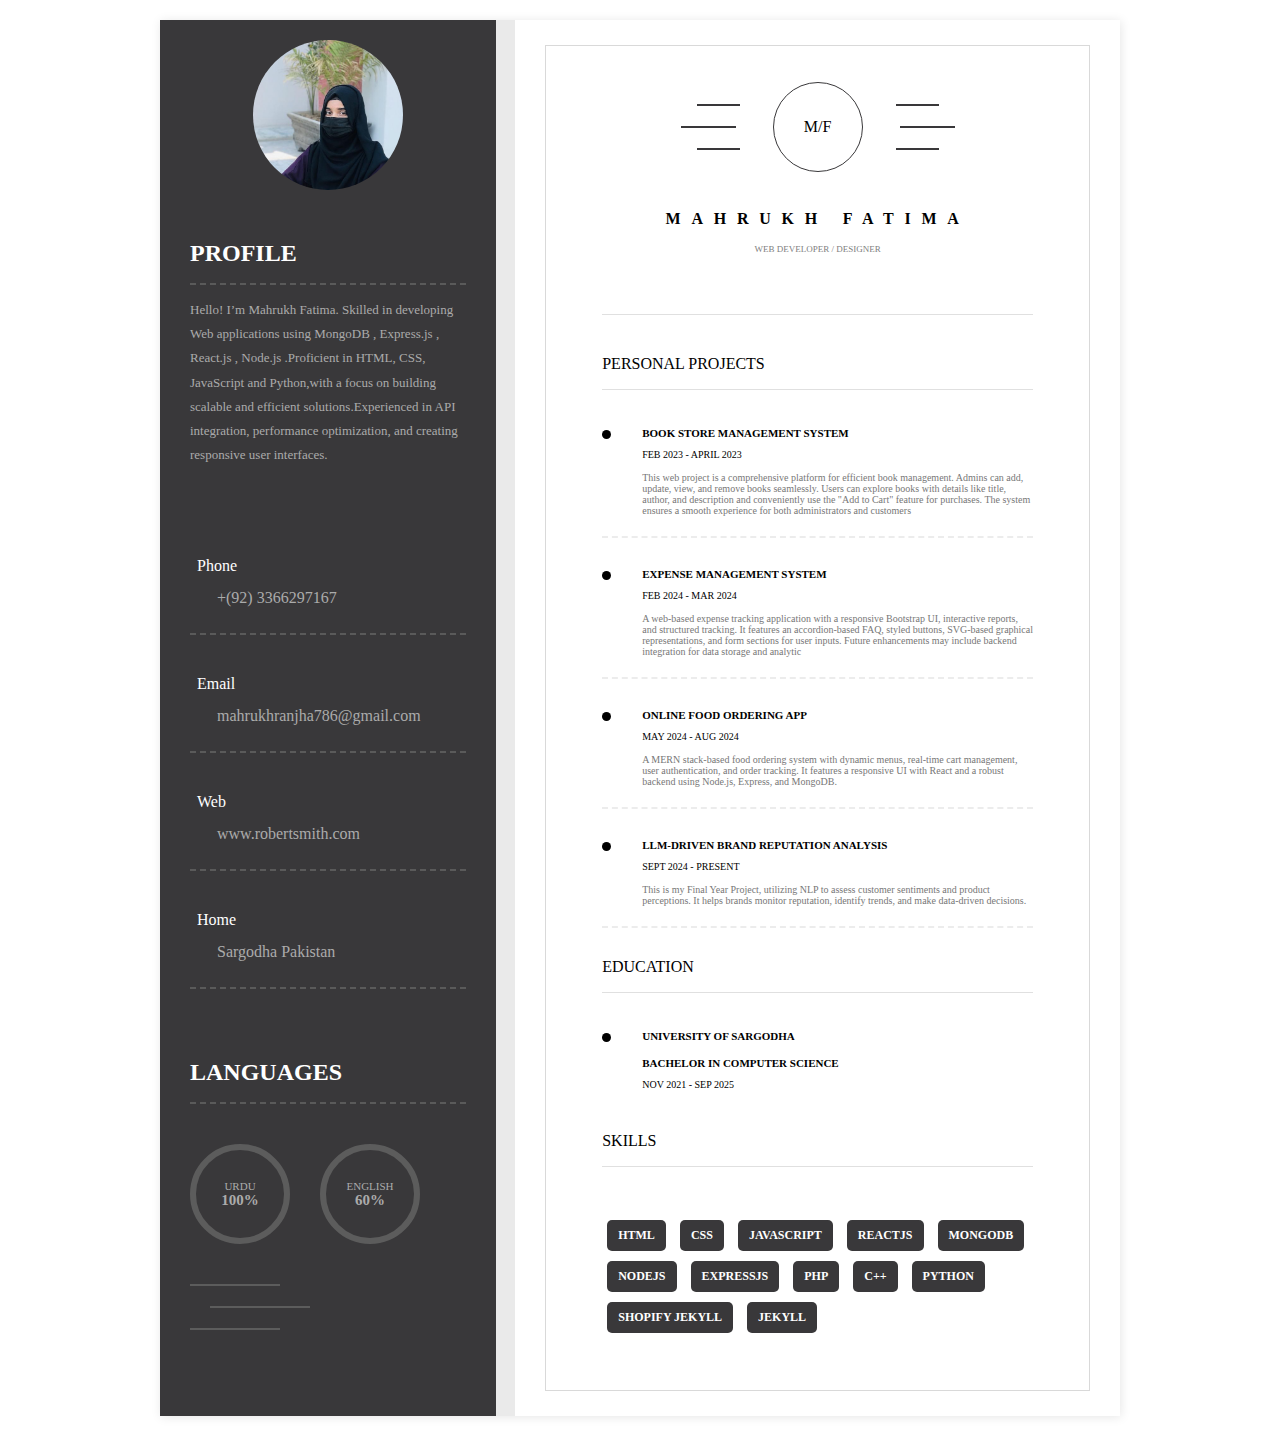
==== index.html @ 0a59eb48 "Updated project" ====
<!DOCTYPE html>
<html lang="en">
<head>
    <meta charset="UTF-8">
    <meta name="viewport" content="width=device-width, initial-scale=1.0">
    <link rel="stylesheet" href="index.css">
    <title>Document</title>
</head>
<body>
    <div class="container">
  <div class="profile">
    <div class="profile-photo"></div>
    <div class="profile-info">
      <h2 class="heading heading-light">
      Profile
    </h2>
    <p class="profile-text">
      Hello! I’m Mahrukh Fatima. Skilled in developing Web applications using MongoDB , Express.js , React.js , Node.js .Proficient in HTML, CSS, JavaScript and Python,with a focus on building scalable and efficient solutions.Experienced in API integration, performance optimization, and creating responsive user interfaces.
    </p>
      <div class="contacts">
        <div class="contacts-item">
           <h3 class="contacts-title">
             <i class="fas fa-phone-volume"></i>
             Phone
          </h3>
          <a href="#" class="contacts-text">+(92) 3366297167</a>
        </div>
        <div class="contacts-item">
          <h3 class="contacts-title">
             <i class="fas fa-envelope"></i>
             Email
          </h3>
          <a href="mailto:Robertsmith@gamil.com" class="contacts-text">mahrukhranjha786@gmail.com</a>
        </div>
        <div class="contacts-item">
          <h3 class="contacts-title">
             <i class="fas fa-globe-americas"></i>
             Web
          </h3>
          <a href="http://www.robertsmith.com" class="contacts-text">www.robertsmith.com</a>
        </div>
        <div class="contacts-item">
          <h3 class="contacts-title">
             <i class="fas fa-map-marker-alt"></i>
             Home
          </h3>
          <div class="contacts-text">
            Sargodha Pakistan
          </div>
        </div>
      </div>
      <h2 class="heading heading-light">Languages</h2>
      <div class="languages">
        <div class="language">
          <span class="language-text">Urdu</span>
          <strong class="languages-per">100%</strong>
        </div>
        <div class="language">
          <span class="language-text">English</span>
          <strong class="languages-per">60%</strong>
        </div>
        
        <div class="lines">
          <span class="line"></span>
          <span class="line"></span>
          <span class="line"></span>
        </div>
      </div>
    </div>
  </div>
  <div class="resume">
    <div class="resume-wrap">
      <div class="logo">
        <div class="logo-lines logo-lines_left">
          <span class="logo-line"></span>
          <span class="logo-line"></span>
          <span class="logo-line"></span>
        </div>
        <div class="logo-img">
          M/F
        </div>
        <div class="logo-lines logo-lines_right">
          <span class="logo-line"></span>
          <span class="logo-line"></span>
          <span class="logo-line"></span>
        </div>
      </div>
      <div class="about">
        <h1 class="name">Mahrukh Fatima</h1>
        <span class="position">Web Developer / Designer</span>
        </div>
      <div class="experience">
        <h2 class="heading heading_dark">
            Personal Projects
        </h2>
        <ul class="list">
          <li class="list-item">
            <h4 class="list-item__title">Book Store Management System</h4>
            <span class="list-item__date">Feb 2023 - April 2023</span>
            <p class="list-item__text">This web project is a comprehensive platform for efficient book management. Admins can add, update, view, and remove books seamlessly. Users can explore books with details like title, author, and description and conveniently use the "Add to Cart" feature for purchases. The system ensures a smooth experience for both administrators and customers</p>
          </li>
          <li class="list-item">
            <h4 class="list-item__title">Expense Management System</h4>
            <span class="list-item__date">Feb 2024 - Mar 2024</span>
            <p class="list-item__text">A web-based expense tracking application with a responsive Bootstrap UI, interactive reports, and structured tracking. It features an accordion-based FAQ, styled buttons, SVG-based graphical representations, and form sections for user inputs. Future enhancements may include backend integration for data storage and analytic</p>
          </li>
          <li class="list-item">
            <h4 class="list-item__title">Online Food Ordering App</h4>
            <span class="list-item__date">May 2024 - Aug 2024</span>
            <p class="list-item__text">A MERN stack-based food ordering system with dynamic menus, real-time cart management, user authentication, and order tracking. It features a responsive UI with React and a robust backend using Node.js, Express, and MongoDB.</p>
          </li>
          <li class="list-item">
            <h4 class="list-item__title">LLM-driven Brand Reputation Analysis</h4>
            <span class="list-item__date">Sept 2024 - Present</span>
            <p class="list-item__text">This is my Final Year Project, utilizing NLP to assess customer sentiments and product perceptions. It helps brands monitor reputation, identify trends, and make data-driven decisions.</p>
          </li>
        </ul>
      </div>
      <div class="education">
        <h2 class="heading heading_dark">
          Education
        </h2>
        <ul class="list">
          <li class="list-item list-item_non-border">
            <h4 class="list-item__title">University of Sargodha</h4>
            <h4 class="list-item__title">Bachelor in Computer Science</h4>
            <span class="list-item__date">Nov 2021 - Sep 2025</span>
               </li>
        </ul>
      </div>
      <div class="skills">
        <h2 class="heading heading_dark heading_skills">
          Skills
        </h2>
        <ul class="skills-list">
          <li class="skills-list__item">
            HTML
            <div class="level level-90"></div>
          </li>
          <li class="skills-list__item">
            CSS
            <div class="level level-90"></div>
          </li>
          <li class="skills-list__item">
            JavaScript
            <div class="level level-90"></div>
          </li>
          <li class="skills-list__item">
             ReactJs 
            <div class="level level-80"></div>
          </li>
          <li class="skills-list__item">
            MongoDB
           <div class="level level-80"></div>
         </li>
          <li class="skills-list__item">
            NodeJs 
            <div class="level level-70"></div>
          </li>
          <li class="skills-list__item">
            ExpressJs 
            <div class="level level-70"></div>
          </li>
          <li class="skills-list__item">
            PHP 
            <div class="level level-70"></div>
          </li>
          <li class="skills-list__item">
            C++
            <div class="level level-70"></div>
          </li>
          <li class="skills-list__item">
           Python
            <div class="level level-70"></div>
          </li>
          <li class="skills-list__item">
            Shopify Jekyll
            <div class="level level-50"></div>
          </li>
          <li class="skills-list__item">
             Jekyll
            <div class="level level-50"></div>
          </li>

        </ul>
      </div>
    </div>
  </div>
</div>
</body>
</html>
---- index.css ----
html {
    box-sizing: border-box;
  }
  *, *:after, *:before {
    box-sizing: inherit;
  }
  .container {
    display: flex;
    max-width: 960px;
    background-color: #eaeaea;
    justify-content: space-between;
    margin: 20px auto;
    box-shadow: 1px 1px 10px rgba(0,0,0,0.1)
  }
  .profile {
    flex-basis: 35%;
    padding-top: 20px;
    background-color: #39383a;
    color: #ababab;
  }
  .profile-photo {
    width: 150px; /* Adjust size as needed */
    height: 150px;
   
    margin: 0 auto; display: block;
   /* Make width and height equal for a perfect circle */
   
    background-image: url("porfolioimg.jpeg");
    background-size: cover;
    background-position: center;
    background-repeat: no-repeat;
    border-radius: 50%; /* Makes it a circle */
    overflow: hidden;
}
  .profile-info {
    padding-left: 30px;
    padding-right: 30px;
    padding-top: 50px;
    padding-bottom: 70px;
  }
  .profile-text {
    font-size: 13px;
    line-height: 24.19px;
    margin-bottom: 50px;
  }
  .heading {
    margin: 0;
    padding-bottom: 16px;
    text-transform: uppercase;
    font-weight: 700;
  }
  .heading-light {
    color: #ffffff;
    border-bottom: 2px #5a5a5a dashed;
  }
  .contacts {
    margin-bottom: 70px;
  }
  .contacts-title {
    color: #fff;
    margin-bottom: 13px;
    font-size: 16px;
    font-weight: 400;
  }
  .contacts-text {
    color: #ababab;
    text-decoration: none;
    padding-left: 27px;
    line-height: 20.97px;
  }
  .contacts-item {
    padding-top: 24px;
    padding-bottom: 24px;
    border-bottom: 2px #5a5a5a dashed;
  }
  address {
    font-style: normal;
  }
  .fas {
    margin-right: 7px;
  }
  .languages {
    display: flex;
    flex-wrap: wrap;
    padding-top: 40px;
  }
  .language {
    width: 100px;
    height: 100px;
    border: 6px solid #5c5c5c;
    border-radius: 50%;
    display: flex;
    justify-content: center;
    align-items: center;
    flex-direction: column;
    margin-bottom: 30px;
    margin-right: 30px;
  }
  .language:nth-child(3) {
    margin-bottom: 0;
  }
  .language-text {
    text-transform: uppercase;
    font-size: 11px
  }
  .languages-per {
    font-size: 15px;
    font-weight: 600;
  }
  .lines {
    display: flex;
    flex-direction: column;
    justify-content: center;
  }
  .line {
    display: block;
    width: 90px;
    height: 2px;
    background-color: #5c5c5c;
    margin-top: 10px;
    margin-bottom: 10px;
  }
  .line:nth-child(2) {
    width: 100px;
    margin-left: 20px;
  }
  .resume {
    padding: 25px 30px;
    flex-basis: 63%;
    background-color: #fff;
  }
  .resume-wrap {
    padding: 36px 56px;
    border: 1px solid rgba(168, 168, 168, 0.44);
    min-height: 100%;
  }
  .logo {
    display: flex;
    justify-content: center;
    margin-bottom: 38px;
  }
  .logo-img {
    width: 90px;
    height: 90px;
    border: 1px solid #39383a;
    border-radius: 50%;
    display: flex;
    justify-content: center;
    align-items: center;
  }
  .logo-lines {
    display: flex;
    align-items: center;
    justify-content: center;
    flex-direction: column;
    margin-left: 17px;
    margin-right: 17px;
  }
  .logo-line {
    width: 43px;
    height: 2px;
    background-color: #39383a;
    margin-top: 10px;
    margin-bottom: 10px;
  }
  .logo-lines_left .logo-line:nth-child(2) {
    margin-right: 20px;
    width: 55px;
  }
  .logo-lines_right .logo-line:nth-child(2) {
    margin-left: 20px;
    width: 55px;
  }
  .about {
    padding-bottom: 30px;
    border-bottom: 1px solid #e0e0e0;
    text-align: center;
    margin-bottom: 40px;
  }
  .name {
    font-size: 16px;
    text-transform: uppercase;
    letter-spacing: 10.75px;
    margin-bottom: 10px;
  }
  .position {
    display: inline-block;
    font-size: 9px;
    text-transform: uppercase;
    color: #808080;
    margin-bottom: 30px;
  }
  .about-address {
    font-size: 13px;
    margin-bottom: 15px;
    font-family: Roboto;
  }
  .about-contacts {
    font-size: 8px;
  }
  .about-contacts__link {
    text-decoration: none;
    color: #777777;
  }
  .heading_dark {
    font-size: 16px;
    font-weight: 400;
    border-bottom: 1px solid #e0e0e0;
    margin-bottom: 37px;
  }
  .list {
    list-style: none;
    padding-left: 0;
  }
  .list-item {
    position: relative;
    padding-left: 40px;
    padding-bottom: 10px;
    margin-bottom: 30px;
    border-bottom: 2px dashed #ececec;
  }
  .list-item:before {
    content: '';
    position: absolute;
    left: 0;
    top: 3px;
    width: 9px;
    height: 9px;
    border-radius: 50%;
    background-color: #000;
  }
  .list-item__title {
    font-size: 11px;
    text-transform: uppercase;
    margin-bottom: 5px;
  }.list-item__date {
    font-size: 10px;
    text-transform: uppercase;
  }
  .list-item__text {
    font-size: 10px;
    color: #777;
  }
  .list-item_non-border {
    border: none;
  }
  .heading_skills {
    margin-bottom: 48px;
  }
  .skills-list {
    list-style-type: none;
    padding-left: 0;
    gap: 10px;
    
  }
  
    .skills-list__item {
      background-color: #39383a; /* Dark background */
      color: #ffffff; /* White text */
      padding: 8px 11px; /* Adjusted padding for square shape */
      border-radius: 5px; /* Small rounded corners (square-like) */
      font-size: 12px;
      font-weight: bold;
      margin: 5px; /* Adds space between items */
      text-transform: uppercase;
      display: inline-block;
      transition: all 0.3s ease-in-out;
  }
  
  
  /*.level {
    width: 70%;
    height: 8px;
    border: 1px solid #39383a;
    position: relative;
  }
  .level:before {
    content: '';
    position: absolute;
    left: 0;
    top: 0;
    height: 100%;
    background-color: #898989;
  }
  .level-80:before {
    width: 80%;
  }
  .level-90:before {
    width: 90%;
  }
  .level-70:before {
    width: 70%;
  }
  .level-50:before {
    width: 50%;
  }
  */
  @media (max-width: 1024px) {
    .container {
      width: 90%;
    }
  }
  
  @media (max-width: 992px) {
    .container {
      flex-direction: column;
      width: 70%;
    }
    .profile-photo {
      width: 200px;
      height: 200px;
      border: 3px solid #fff;
      margin: auto;
      margin-top: 40px;
    }
    .profile {
      position: relative;
    }
    .profile:before {
      content: '';
      width: 100%;
      height: 150px;
      background-color: #03A9F4;
      display: block;
      position: absolute;
    }
    .profile-photo {
      position: relative;
      z-index: 0;
    }
    .lines {
      display: none;
    }
  }
  @media (max-width: 768px) {
    .container {
      width: 80%;
    }
    .resume {
      padding: 10px;
    }
    .resume-wrap {
      padding-left: 20px;
      padding-right: 20px;
    }
    .list-item__title {
      font-size: 14px;
    }
    .list-item__date {
      font-size: 12px;
    }
    .list-item__text {
      font-size: 12px;
      line-height: 1.4;
    }
    .about-contacts__link {
      display: block;
      font-size: 13px;
    }
  }
  @media (max-width: 567px) {
    .logo-img {
      width: 70px;
      height: 70px;
    }
    .logo-lines {
      margin-left: 8px;
      margin-right: 8px;
    }
  }
  @media (max-width: 480px) {
    .logo {
      display: none;
    }
    .container {
      min-width: 320px;
    }
    .name {
      letter-spacing: normal;
    }
    /*.level {
      width: 50%;
    }
    */
  }
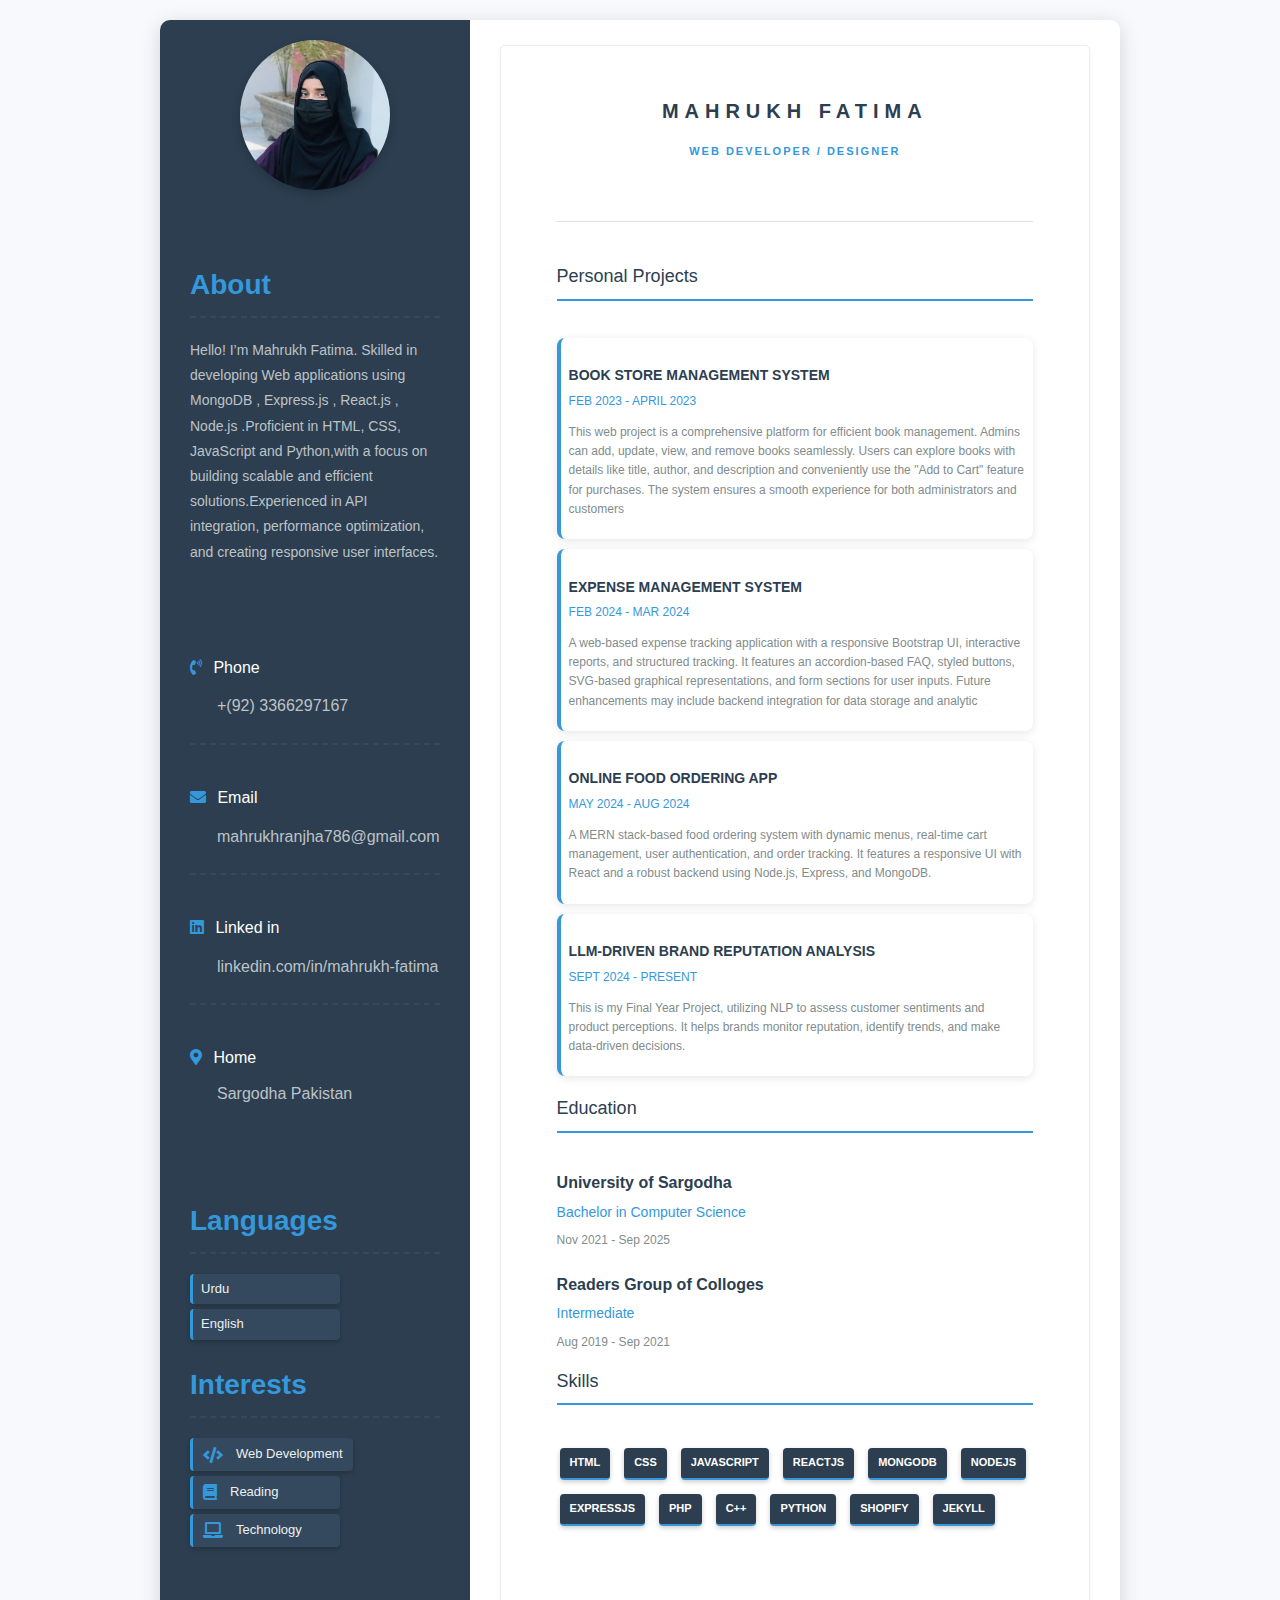
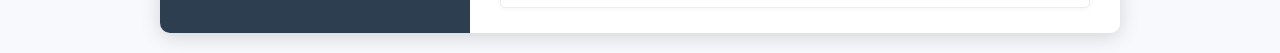
==== commit 9172231e: "Updated project with new changes" ====
--- a/index.html
+++ b/index.html
@@ -4,6 +4,7 @@
     <meta charset="UTF-8">
     <meta name="viewport" content="width=device-width, initial-scale=1.0">
     <link rel="stylesheet" href="index.css">
+    <link rel="stylesheet" href="https://cdnjs.cloudflare.com/ajax/libs/font-awesome/5.15.4/css/all.min.css">
     <title>Document</title>
 </head>
 <body>
@@ -12,7 +13,7 @@
     <div class="profile-photo"></div>
     <div class="profile-info">
       <h2 class="heading heading-light">
-      Profile
+      About
     </h2>
     <p class="profile-text">
       Hello! I’m Mahrukh Fatima. Skilled in developing Web applications using MongoDB , Express.js , React.js , Node.js .Proficient in HTML, CSS, JavaScript and Python,with a focus on building scalable and efficient solutions.Experienced in API integration, performance optimization, and creating responsive user interfaces.
@@ -34,10 +35,10 @@
         </div>
         <div class="contacts-item">
           <h3 class="contacts-title">
-             <i class="fas fa-globe-americas"></i>
-             Web
+             <i class="fab fa-linkedin"></i>
+             Linked in
           </h3>
-          <a href="http://www.robertsmith.com" class="contacts-text">www.robertsmith.com</a>
+          <a href="https://www.linkedin.com/in/mahrukh-fatima-2568112b5/" class="contacts-text">linkedin.com/in/mahrukh-fatima</a>
         </div>
         <div class="contacts-item">
           <h3 class="contacts-title">
@@ -51,40 +52,24 @@
       </div>
       <h2 class="heading heading-light">Languages</h2>
       <div class="languages">
-        <div class="language">
-          <span class="language-text">Urdu</span>
-          <strong class="languages-per">100%</strong>
-        </div>
-        <div class="language">
-          <span class="language-text">English</span>
-          <strong class="languages-per">60%</strong>
-        </div>
-        
-        <div class="lines">
-          <span class="line"></span>
-          <span class="line"></span>
-          <span class="line"></span>
-        </div>
+        <ul class="languages-list">
+          <li> Urdu </li>
+          <li> English </li>
+          
+        </ul>
       </div>
+      <h2 class="heading heading-light">Interests</h2>
+      <ul class="interests">
+        <li><i class="fas fa-code"></i> Web Development</li>
+        <li><i class="fas fa-book"></i> Reading</li>
+        <li><i class="fas fa-laptop"></i> Technology</li>
+    </ul>
     </div>
   </div>
   <div class="resume">
     <div class="resume-wrap">
-      <div class="logo">
-        <div class="logo-lines logo-lines_left">
-          <span class="logo-line"></span>
-          <span class="logo-line"></span>
-          <span class="logo-line"></span>
-        </div>
-        <div class="logo-img">
-          M/F
-        </div>
-        <div class="logo-lines logo-lines_right">
-          <span class="logo-line"></span>
-          <span class="logo-line"></span>
-          <span class="logo-line"></span>
-        </div>
-      </div>
+    
+      
       <div class="about">
         <h1 class="name">Mahrukh Fatima</h1>
         <span class="position">Web Developer / Designer</span>
@@ -117,16 +102,19 @@
         </ul>
       </div>
       <div class="education">
-        <h2 class="heading heading_dark">
-          Education
-        </h2>
-        <ul class="list">
-          <li class="list-item list-item_non-border">
-            <h4 class="list-item__title">University of Sargodha</h4>
-            <h4 class="list-item__title">Bachelor in Computer Science</h4>
-            <span class="list-item__date">Nov 2021 - Sep 2025</span>
-               </li>
-        </ul>
+        <h3 class="heading_dark">Education</h3>
+      
+          
+            <h4 class="education-heading">University of Sargodha</h4>
+            <div class="education-subheading">Bachelor in Computer Science</div>
+            <div class="education-date">Nov 2021 - Sep 2025</div>
+            
+          
+            <h4 class="education-heading">Readers Group of Colloges</h4>
+            <div class="education-subheading">Intermediate</div>
+            <div class="education-date">Aug 2019 - Sep 2021</div>
+             
+       
       </div>
       <div class="skills">
         <h2 class="heading heading_dark heading_skills">
@@ -139,19 +127,15 @@
           </li>
           <li class="skills-list__item">
             CSS
-            <div class="level level-90"></div>
           </li>
           <li class="skills-list__item">
             JavaScript
-            <div class="level level-90"></div>
           </li>
           <li class="skills-list__item">
              ReactJs 
-            <div class="level level-80"></div>
           </li>
           <li class="skills-list__item">
             MongoDB
-           <div class="level level-80"></div>
          </li>
           <li class="skills-list__item">
             NodeJs 
@@ -159,11 +143,9 @@
           </li>
           <li class="skills-list__item">
             ExpressJs 
-            <div class="level level-70"></div>
           </li>
           <li class="skills-list__item">
             PHP 
-            <div class="level level-70"></div>
           </li>
           <li class="skills-list__item">
             C++
@@ -171,15 +153,12 @@
           </li>
           <li class="skills-list__item">
            Python
-            <div class="level level-70"></div>
           </li>
           <li class="skills-list__item">
-            Shopify Jekyll
-            <div class="level level-50"></div>
+            Shopify
           </li>
           <li class="skills-list__item">
              Jekyll
-            <div class="level level-50"></div>
           </li>
 
         </ul>
--- a/index.css
+++ b/index.css
@@ -4,34 +4,41 @@
   *, *:after, *:before {
     box-sizing: inherit;
   }
+  body {
+    font-family: 'Roboto', sans-serif;
+    background-color: #f7f9fc;
+    color: #333;
+    line-height: 1.6;
+  }
   .container {
     display: flex;
     max-width: 960px;
-    background-color: #eaeaea;
+    background-color: #f7f9fc;
     justify-content: space-between;
     margin: 20px auto;
-    box-shadow: 1px 1px 10px rgba(0,0,0,0.1)
+    box-shadow: 0 4px 20px rgba(0,0,0,0.15);
+    border-radius: 10px;
+    overflow: hidden;
   }
   .profile {
-    flex-basis: 35%;
+    flex-basis: 30%;
     padding-top: 20px;
-    background-color: #39383a;
-    color: #ababab;
+    background-color: #2c3e50;
+    color: #ecf0f1;
   }
   .profile-photo {
-    width: 150px; /* Adjust size as needed */
+    width: 150px;
     height: 150px;
-   
-    margin: 0 auto; display: block;
-   /* Make width and height equal for a perfect circle */
-   
-    background-image: url("porfolioimg.jpeg");
+    margin: 0 auto; 
+    display: block;
+    background-image: url("profileimg.jpeg");
     background-size: cover;
     background-position: center;
     background-repeat: no-repeat;
-    border-radius: 50%; /* Makes it a circle */
+    border-radius: 50%;
+    box-shadow: 0 4px 10px rgba(0,0,0,0.2);
     overflow: hidden;
-}
+  }
   .profile-info {
     padding-left: 30px;
     padding-right: 30px;
@@ -39,19 +46,21 @@
     padding-bottom: 70px;
   }
   .profile-text {
-    font-size: 13px;
-    line-height: 24.19px;
+    font-size: 14px;
+    line-height: 1.8;
     margin-bottom: 50px;
+    color: #bdc3c7;
   }
   .heading {
-    margin: 0;
-    padding-bottom: 16px;
-    text-transform: uppercase;
-    font-weight: 700;
+    font-size: 28px;
+    font-weight: bold;
+    color: #333;
+    margin-bottom: 20px;
   }
   .heading-light {
-    color: #ffffff;
-    border-bottom: 2px #5a5a5a dashed;
+    color: #3498db;
+    border-bottom: 2px #34495e dashed;
+    padding-bottom: 8px;
   }
   .contacts {
     margin-bottom: 70px;
@@ -60,117 +69,120 @@
     color: #fff;
     margin-bottom: 13px;
     font-size: 16px;
-    font-weight: 400;
+    font-weight: 500;
   }
   .contacts-text {
-    color: #ababab;
+    color: #bdc3c7;
     text-decoration: none;
     padding-left: 27px;
     line-height: 20.97px;
+    transition: color 0.3s ease;
+  }
+  .contacts-text:hover {
+    color: #3498db;
   }
   .contacts-item {
     padding-top: 24px;
     padding-bottom: 24px;
-    border-bottom: 2px #5a5a5a dashed;
+    border-bottom: 2px #34495e dashed;
+  }
+  .contacts-item:last-child {
+    border-bottom: none;
   }
   address {
     font-style: normal;
   }
-  .fas {
+  .fas, .fab {
     margin-right: 7px;
-  }
-  .languages {
-    display: flex;
-    flex-wrap: wrap;
-    padding-top: 40px;
-  }
-  .language {
-    width: 100px;
-    height: 100px;
-    border: 6px solid #5c5c5c;
-    border-radius: 50%;
-    display: flex;
-    justify-content: center;
+    color: #3498db;
+  }
+  
+  .languages-list {
+    display: flex;
+    flex-direction: column;
+    gap: 5px;
+    padding: 0;
+    list-style: none;
+    align-items: flex-start;
+  }
+  
+  .languages-list li {
+    background-color: #34495e;
+    color: #ecf0f1;
+    padding: 5px 8px;
+    width: auto;
+    min-width: 150px;
+    max-width: 200px;
+    border-radius: 4px;
+    display: flex;
     align-items: center;
+    gap: 6px;
+    font-size: 13px;
+    font-weight: 500;
+    box-shadow: 0 2px 5px rgba(0, 0, 0, 0.2);
+    transition: all 0.3s ease;
+    border-left: 3px solid #3498db;
+  }
+  
+  .languages-list li i {
+    font-size: 16px;
+    color: #3498db;
+  }
+  
+  .languages-list li:hover {
+    background-color: #2c3e50;
+    transform: translateX(3px);
+  }
+  .interests {
+    display: flex;
     flex-direction: column;
-    margin-bottom: 30px;
-    margin-right: 30px;
-  }
-  .language:nth-child(3) {
-    margin-bottom: 0;
-  }
-  .language-text {
-    text-transform: uppercase;
-    font-size: 11px
-  }
-  .languages-per {
-    font-size: 15px;
-    font-weight: 600;
-  }
-  .lines {
-    display: flex;
-    flex-direction: column;
-    justify-content: center;
-  }
-  .line {
-    display: block;
-    width: 90px;
-    height: 2px;
-    background-color: #5c5c5c;
-    margin-top: 10px;
-    margin-bottom: 10px;
-  }
-  .line:nth-child(2) {
-    width: 100px;
-    margin-left: 20px;
-  }
+    gap: 5px;
+    padding: 0;
+    list-style: none;
+    align-items: flex-start;
+  }
+  
+  .interests li {
+    background-color: #34495e;
+    color: #ecf0f1;
+    padding: 6px 10px;
+    width: auto;
+    min-width: 150px;
+    max-width: 200px;
+    border-radius: 4px;
+    display: flex;
+    align-items: center;
+    gap: 6px;
+    font-size: 13px;
+    font-weight: 500;
+    box-shadow: 0 2px 5px rgba(0, 0, 0, 0.2);
+    transition: all 0.3s ease;
+    border-left: 3px solid #3498db;
+  }
+  
+  .interests li i {
+    font-size: 16px;
+    color: #3498db;
+  }
+  
+  .interests li:hover {
+    background-color: #2c3e50;
+    transform: translateX(3px);
+  }
+  
   .resume {
     padding: 25px 30px;
-    flex-basis: 63%;
+    flex-basis: 68%;
     background-color: #fff;
   }
   .resume-wrap {
     padding: 36px 56px;
-    border: 1px solid rgba(168, 168, 168, 0.44);
+    border: 1px solid rgba(189, 195, 199, 0.3);
     min-height: 100%;
-  }
-  .logo {
-    display: flex;
-    justify-content: center;
-    margin-bottom: 38px;
-  }
-  .logo-img {
-    width: 90px;
-    height: 90px;
-    border: 1px solid #39383a;
-    border-radius: 50%;
-    display: flex;
-    justify-content: center;
-    align-items: center;
-  }
-  .logo-lines {
-    display: flex;
-    align-items: center;
-    justify-content: center;
-    flex-direction: column;
-    margin-left: 17px;
-    margin-right: 17px;
-  }
-  .logo-line {
-    width: 43px;
-    height: 2px;
-    background-color: #39383a;
-    margin-top: 10px;
-    margin-bottom: 10px;
-  }
-  .logo-lines_left .logo-line:nth-child(2) {
-    margin-right: 20px;
-    width: 55px;
-  }
-  .logo-lines_right .logo-line:nth-child(2) {
-    margin-left: 20px;
-    width: 55px;
-  }
+    box-shadow: 0 1px 5px rgba(0,0,0,0.05);
+    border-radius: 5px;
+  }
+  
   .about {
     padding-bottom: 30px;
     border-bottom: 1px solid #e0e0e0;
@@ -178,123 +190,159 @@
     margin-bottom: 40px;
   }
   .name {
-    font-size: 16px;
+    font-size: 20px;
     text-transform: uppercase;
-    letter-spacing: 10.75px;
+    letter-spacing: 6px;
     margin-bottom: 10px;
+    color: #2c3e50;
   }
   .position {
     display: inline-block;
+    font-size: 11px;
+    text-transform: uppercase;
+    color: #3498db;
+    margin-bottom: 30px;
+    letter-spacing: 2px;
+    font-weight: 600;
+  }
+  .about-address {
+    font-size: 14px;
+    margin-bottom: 15px;
+    font-family: Roboto, sans-serif;
+    color: #7f8c8d;
+  }
+  .about-contacts {
     font-size: 9px;
-    text-transform: uppercase;
-    color: #808080;
-    margin-bottom: 30px;
-  }
-  .about-address {
-    font-size: 13px;
-    margin-bottom: 15px;
-    font-family: Roboto;
-  }
-  .about-contacts {
-    font-size: 8px;
   }
   .about-contacts__link {
     text-decoration: none;
-    color: #777777;
+    color: #3498db;
+    transition: color 0.3s ease;
+  }
+  .about-contacts__link:hover {
+    color: #2980b9;
   }
   .heading_dark {
-    font-size: 16px;
-    font-weight: 400;
-    border-bottom: 1px solid #e0e0e0;
+    font-size: 18px;
+    font-weight: 500;
+    color: #2c3e50;
+    border-bottom: 2px solid #3498db;
     margin-bottom: 37px;
+    padding-bottom: 8px;
   }
   .list {
     list-style: none;
-    padding-left: 0;
+    padding: 0;
+    margin: 0;
   }
   .list-item {
-    position: relative;
-    padding-left: 40px;
-    padding-bottom: 10px;
-    margin-bottom: 30px;
-    border-bottom: 2px dashed #ececec;
-  }
-  .list-item:before {
-    content: '';
-    position: absolute;
-    left: 0;
-    top: 3px;
-    width: 9px;
-    height: 9px;
-    border-radius: 50%;
-    background-color: #000;
-  }
+    background: #ffffff;
+    padding: 8px;
+    border-radius: 8px;
+    border-left: 4px solid #3498db;
+    box-shadow: 0 2px 8px rgba(0, 0, 0, 0.1);
+    margin-bottom: 10px;
+    transition: transform 0.3s ease, box-shadow 0.3s ease;
+  }
+  
+  .list-item:hover {
+    transform: translateY(-3px);
+    box-shadow: 0 5px 15px rgba(0, 0, 0, 0.15);
+  }
+  
   .list-item__title {
-    font-size: 11px;
+    font-size: 14px;
     text-transform: uppercase;
     margin-bottom: 5px;
-  }.list-item__date {
-    font-size: 10px;
+    color: #2c3e50;
+    font-weight: 600;
+  }
+  .list-item__date {
+    font-size: 12px;
     text-transform: uppercase;
+    color: #3498db;
+    font-weight: 500;
+    display: block;
+    margin-bottom: 10px;
   }
   .list-item__text {
-    font-size: 10px;
-    color: #777;
+    font-size: 12px;
+    color: #7f8c8d;
+    line-height: 1.6;
   }
   .list-item_non-border {
     border: none;
+    border-left: 4px solid #3498db;
   }
   .heading_skills {
-    margin-bottom: 48px;
-  }
+    margin-bottom: 40px;
+  }
+  
   .skills-list {
     list-style-type: none;
     padding-left: 0;
-    gap: 10px;
-    
-  }
-  
-    .skills-list__item {
-      background-color: #39383a; /* Dark background */
-      color: #ffffff; /* White text */
-      padding: 8px 11px; /* Adjusted padding for square shape */
-      border-radius: 5px; /* Small rounded corners (square-like) */
-      font-size: 12px;
-      font-weight: bold;
-      margin: 5px; /* Adds space between items */
-      text-transform: uppercase;
-      display: inline-block;
-      transition: all 0.3s ease-in-out;
-  }
-  
-  
-  /*.level {
-    width: 70%;
-    height: 8px;
-    border: 1px solid #39383a;
-    position: relative;
-  }
-  .level:before {
-    content: '';
-    position: absolute;
-    left: 0;
-    top: 0;
-    height: 100%;
-    background-color: #898989;
-  }
-  .level-80:before {
-    width: 80%;
-  }
-  .level-90:before {
-    width: 90%;
-  }
-  .level-70:before {
-    width: 70%;
-  }
-  .level-50:before {
-    width: 50%;
-  }
-  */
+    gap: 8px;
+    display: flex;
+    flex-wrap: wrap;
+  }
+  
+  .skills-list__item {
+    background-color: #2c3e50;
+    color: #ffffff;
+    padding: 6px 10px;
+    border-radius: 4px;
+    font-size: 11px;
+    font-weight: bold;
+    margin: 3px;
+    text-transform: uppercase;
+    display: inline-block;
+    transition: all 0.3s ease-in-out;
+    box-shadow: 0 2px 5px rgba(0,0,0,0.2);
+    border-bottom: 2px solid #3498db;
+  }
+  
+  .skills-list__item:hover {
+    background-color: #3498db;
+    transform: translateY(-2px);
+    box-shadow: 0 3px 6px rgba(0,0,0,0.3);
+  }
+  
+  .personal-projects .list-item {
+    padding: 12px;
+    margin-bottom: 15px;
+    min-height: 100px;
+    max-height: 150px;
+    overflow-y: auto;
+  }
+  
+  .personal-projects .list-item__text {
+    margin-bottom: 5px;
+    line-height: 1.4;
+  }
+  
+ 
+ 
+  
+  .education-heading {
+    font-size: 16px;
+    font-weight: 600;
+    color: #2c3e50;
+    margin-bottom: 5px;
+  }
+  
+  .education-subheading {
+    font-size: 14px;
+    color: #3498db;
+    margin-bottom: 8px;
+  }
+  
+  .education-date {
+    font-size: 12px;
+    color: #7f8c8d;
+    margin-bottom: 8px;
+  }
+  
+  
   @media (max-width: 1024px) {
     .container {
       width: 90%;
@@ -309,9 +357,9 @@
     .profile-photo {
       width: 200px;
       height: 200px;
-      border: 3px solid #fff;
       margin: auto;
       margin-top: 40px;
+      z-index: 1;
     }
     .profile {
       position: relative;
@@ -320,24 +368,33 @@
       content: '';
       width: 100%;
       height: 150px;
-      background-color: #03A9F4;
+      background-color: #34495e;
       display: block;
       position: absolute;
     }
     .profile-photo {
       position: relative;
-      z-index: 0;
     }
     .lines {
       display: none;
     }
-  }
+    
+    .profile, .resume {
+      flex-basis: 100%;
+    }
+    
+    .languages-list li, .interests li {
+      min-width: 120px;
+      max-width: 180px;
+    }
+  }
+  
   @media (max-width: 768px) {
     .container {
       width: 80%;
     }
     .resume {
-      padding: 10px;
+      padding: 15px;
     }
     .resume-wrap {
       padding-left: 20px;
@@ -357,29 +414,60 @@
       display: block;
       font-size: 13px;
     }
-  }
-  @media (max-width: 567px) {
-    .logo-img {
-      width: 70px;
-      height: 70px;
-    }
-    .logo-lines {
-      margin-left: 8px;
-      margin-right: 8px;
-    }
-  }
+    .personal-projects .list-item {
+      min-height: 80px;
+      max-height: 120px;
+    }
+    
+    .languages-list li, .interests li {
+      min-width: 100px;
+      font-size: 12px;
+      padding: 4px 8px;
+    }
+    .education-heading {
+      font-size: 15px;
+    }
+    .education-subheading {
+      font-size: 13px;
+    }
+  }
+  
   @media (max-width: 480px) {
-    .logo {
-      display: none;
-    }
     .container {
       min-width: 320px;
+      width: 95%;
     }
     .name {
       letter-spacing: normal;
     }
-    /*.level {
-      width: 50%;
-    }
-    */
+    .resume-wrap {
+      padding: 20px 15px;
+    }
+    .skills-list__item {
+      margin: 3px;
+      font-size: 10px;
+      padding: 5px 8px;
+    }
+    
+    .personal-projects .list-item {
+      min-height: 70px;
+      max-height: 110px;
+    }
+    
+    .languages-list li, .interests li {
+      min-width: 90px;
+      max-width: 160px;
+      font-size: 11px;
+      padding: 3px 6px;
+    }
+    
+    .education-heading {
+      font-size: 14px;
+    }
+    .education-subheading, .education-description {
+      font-size: 12px;
+    }
+    .education-date {
+      font-size: 11px;
+    }
   }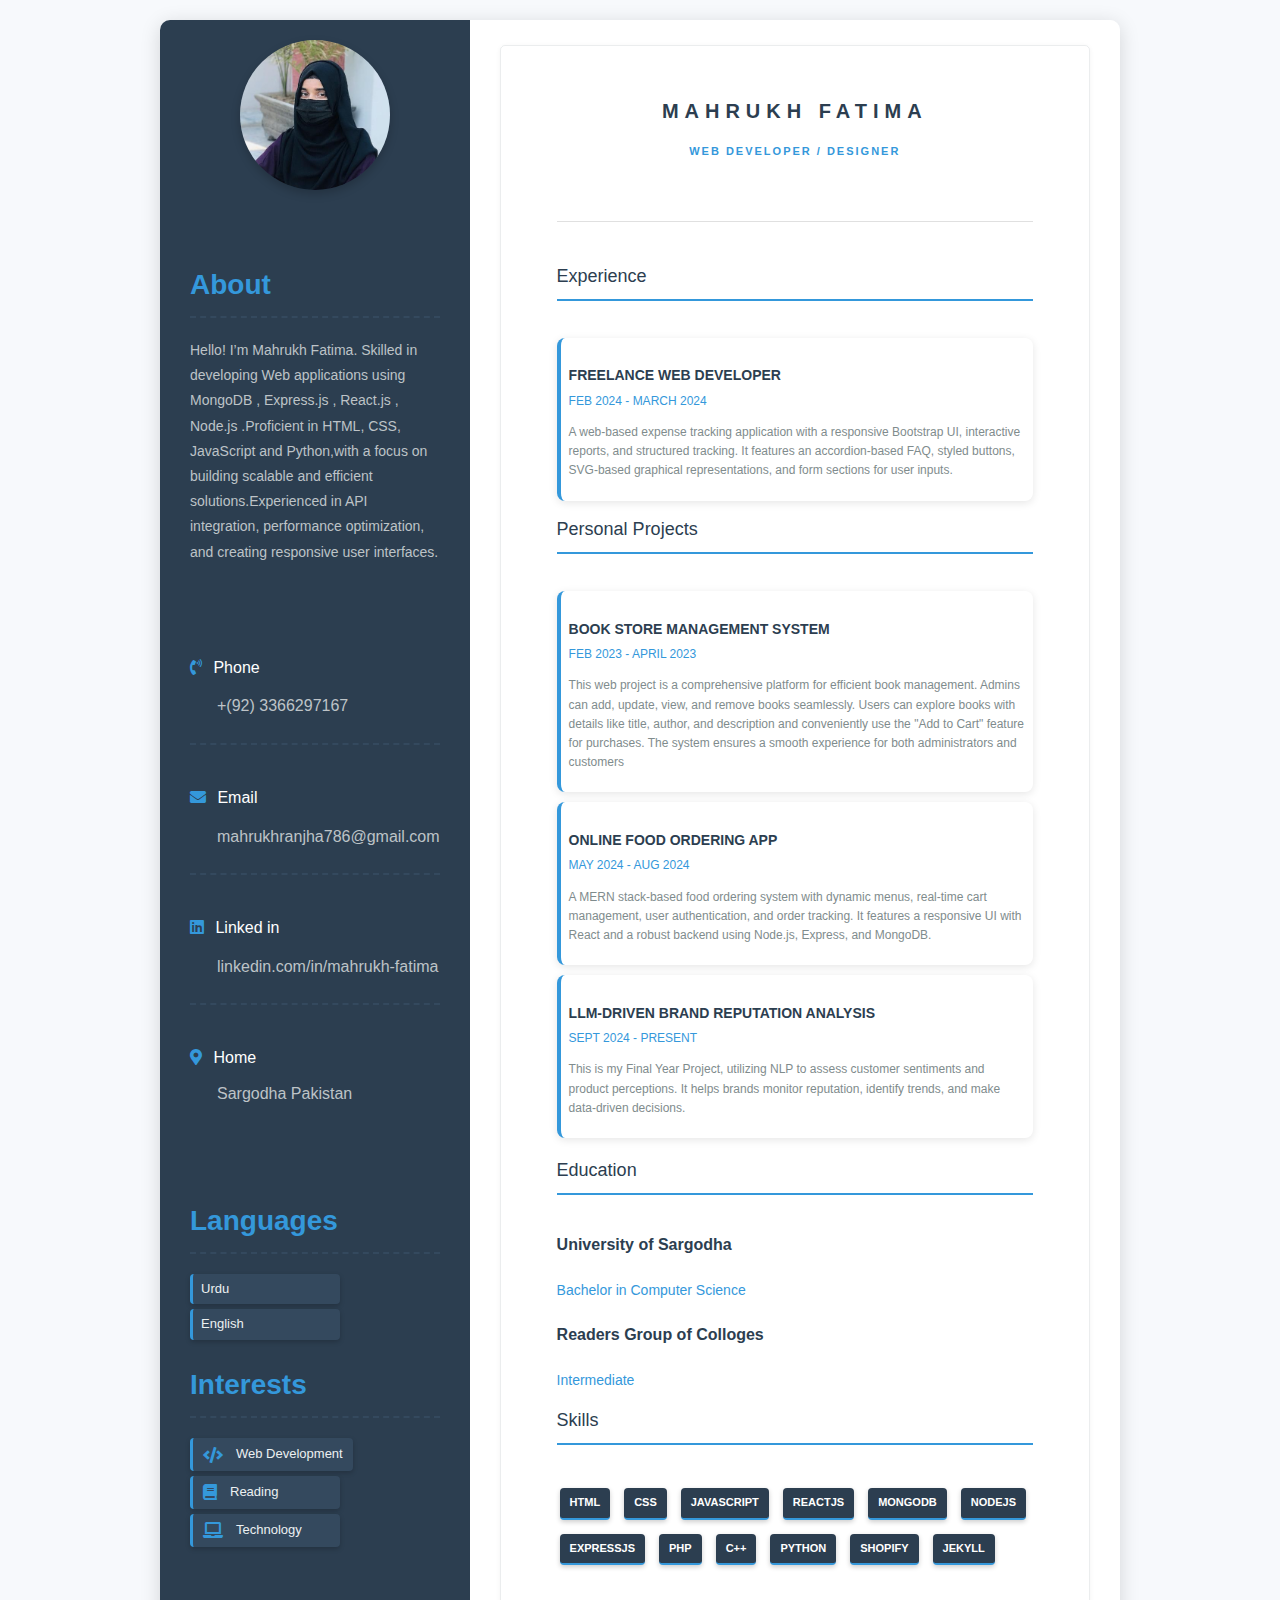
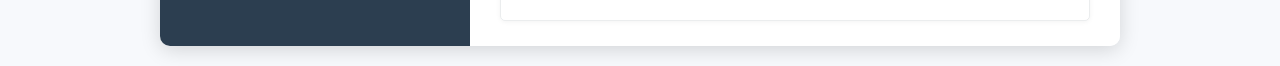
==== commit 1d862a2b: "updated code" ====
--- a/index.html
+++ b/index.html
@@ -9,13 +9,13 @@
 </head>
 <body>
     <div class="container">
-  <div class="profile">
-    <div class="profile-photo"></div>
+  <div class="profile" itemscope itemtype="https://schema.org/Person">
+    <div class="profile-photo" itemprop="image"></div>
     <div class="profile-info">
       <h2 class="heading heading-light">
       About
     </h2>
-    <p class="profile-text">
+    <p class="profile-text" itemprop="description">
       Hello! I’m Mahrukh Fatima. Skilled in developing Web applications using MongoDB , Express.js , React.js , Node.js .Proficient in HTML, CSS, JavaScript and Python,with a focus on building scalable and efficient solutions.Experienced in API integration, performance optimization, and creating responsive user interfaces.
     </p>
       <div class="contacts">
@@ -24,45 +24,45 @@
              <i class="fas fa-phone-volume"></i>
              Phone
           </h3>
-          <a href="#" class="contacts-text">+(92) 3366297167</a>
+          <a href="#" class="contacts-text" itemprop="telephone">+(92) 3366297167</a>
         </div>
         <div class="contacts-item">
           <h3 class="contacts-title">
              <i class="fas fa-envelope"></i>
              Email
           </h3>
-          <a href="mailto:Robertsmith@gamil.com" class="contacts-text">mahrukhranjha786@gmail.com</a>
+          <a href="mahrukhranjha786@gamil.com" class="contacts-text" itemprop="email">mahrukhranjha786@gmail.com</a>
         </div>
         <div class="contacts-item">
           <h3 class="contacts-title">
              <i class="fab fa-linkedin"></i>
              Linked in
           </h3>
-          <a href="https://www.linkedin.com/in/mahrukh-fatima-2568112b5/" class="contacts-text">linkedin.com/in/mahrukh-fatima</a>
+          <a href="https://www.linkedin.com/in/mahrukh-fatima-2568112b5/" class="contacts-text" itemprop="sameAs">linkedin.com/in/mahrukh-fatima</a>
         </div>
-        <div class="contacts-item">
+        <div class="contacts-item" itemprop="address" itemscope itemtype="https://schema.org/PostalAddress">
           <h3 class="contacts-title">
              <i class="fas fa-map-marker-alt"></i>
              Home
           </h3>
           <div class="contacts-text">
-            Sargodha Pakistan
+            <span itemprop="addressLocality">Sargodha</span> <span itemprop="addressCountry">Pakistan</span>
           </div>
         </div>
       </div>
       <h2 class="heading heading-light">Languages</h2>
       <div class="languages">
         <ul class="languages-list">
-          <li> Urdu </li>
-          <li> English </li>
+          <li itemprop="knowsLanguage">Urdu</li>
+          <li itemprop="knowsLanguage">English</li>
           
         </ul>
       </div>
       <h2 class="heading heading-light">Interests</h2>
-      <ul class="interests">
-        <li><i class="fas fa-code"></i> Web Development</li>
-        <li><i class="fas fa-book"></i> Reading</li>
-        <li><i class="fas fa-laptop"></i> Technology</li>
+      <ul class="interests" >
+        <li><i class="fas fa-code" itemprop="knowsAbout"></i> Web Development</li>
+        <li><i class="fas fa-book" itemprop="knowsAbout"></i> Reading</li>
+        <li><i class="fas fa-laptop" itemprop="knowsAbout"></i> Technology</li>
     </ul>
     </div>
   </div>
@@ -71,93 +71,117 @@
     
       
       <div class="about">
-        <h1 class="name">Mahrukh Fatima</h1>
-        <span class="position">Web Developer / Designer</span>
+        <h1 class="name" itemprop="name">Mahrukh Fatima</h1>
+        <span class="position" itemprop="jobTitle">Web Developer / Designer</span>
+        </div>
+        <div class="experience">
+          <h2 class="heading heading_dark">
+              Experience
+          </h2>
+          <ul class="list">
+           
+            <li class="list-item" itemprop="hasOccupation"  itemtype="https://schema.org/Occupation">
+              <h4 class="list-item__title">
+                  <span itemprop="name">Freelance Web Developer</span>
+              </h4>
+              <span class="list-item__date">
+                  <time itemprop="startDate" datetime="2023-01">Feb 2024</time> - 
+                  <time itemprop="endDate" datetime="Present">March 2024</time>
+              </span>
+              <p class="list-item__text" itemprop="description">
+                A web-based expense tracking application with a responsive Bootstrap UI, interactive reports, and structured tracking. It features an accordion-based FAQ, styled buttons, SVG-based graphical representations, and form sections for user inputs.</p>
+              
+          </li>
+            
+            
+          </ul>
         </div>
       <div class="experience">
         <h2 class="heading heading_dark">
             Personal Projects
         </h2>
         <ul class="list">
-          <li class="list-item">
-            <h4 class="list-item__title">Book Store Management System</h4>
-            <span class="list-item__date">Feb 2023 - April 2023</span>
-            <p class="list-item__text">This web project is a comprehensive platform for efficient book management. Admins can add, update, view, and remove books seamlessly. Users can explore books with details like title, author, and description and conveniently use the "Add to Cart" feature for purchases. The system ensures a smooth experience for both administrators and customers</p>
+          <li class="list-item" itemprop="publishingPrinciples" itemscope itemtype="https://schema.org/CreativeWork">
+            <h4 class="list-item__title" itemprop="name">Book Store Management System</h4>
+            <span class="list-item__date" itemprop="dateCreated">Feb 2023 - April 2023</span>
+            <p class="list-item__text" itemprop="abstract">This web project is a comprehensive platform for efficient book management. Admins can add, update, view, and remove books seamlessly. Users can explore books with details like title, author, and description and conveniently use the "Add to Cart" feature for purchases. The system ensures a smooth experience for both administrators and customers</p>
           </li>
-          <li class="list-item">
-            <h4 class="list-item__title">Expense Management System</h4>
-            <span class="list-item__date">Feb 2024 - Mar 2024</span>
-            <p class="list-item__text">A web-based expense tracking application with a responsive Bootstrap UI, interactive reports, and structured tracking. It features an accordion-based FAQ, styled buttons, SVG-based graphical representations, and form sections for user inputs. Future enhancements may include backend integration for data storage and analytic</p>
+          <li class="list-item" itemprop="publishingPrinciples" itemscope itemtype="https://schema.org/CreativeWork">
+            <h4 class="list-item__title" itemprop="name">Online Food Ordering App</h4>
+            <span class="list-item__date"  itemprop="dateCreated">May 2024 - Aug 2024</span>
+            <p class="list-item__text" itemprop="abstract">A MERN stack-based food ordering system with dynamic menus, real-time cart management, user authentication, and order tracking. It features a responsive UI with React and a robust backend using Node.js, Express, and MongoDB.</p>
           </li>
-          <li class="list-item">
-            <h4 class="list-item__title">Online Food Ordering App</h4>
-            <span class="list-item__date">May 2024 - Aug 2024</span>
-            <p class="list-item__text">A MERN stack-based food ordering system with dynamic menus, real-time cart management, user authentication, and order tracking. It features a responsive UI with React and a robust backend using Node.js, Express, and MongoDB.</p>
-          </li>
-          <li class="list-item">
-            <h4 class="list-item__title">LLM-driven Brand Reputation Analysis</h4>
-            <span class="list-item__date">Sept 2024 - Present</span>
-            <p class="list-item__text">This is my Final Year Project, utilizing NLP to assess customer sentiments and product perceptions. It helps brands monitor reputation, identify trends, and make data-driven decisions.</p>
+          <li class="list-item" itemprop="publishingPrinciples" itemscope itemtype="https://schema.org/CreativeWork">
+            <h4 class="list-item__title" itemprop="name">LLM-driven Brand Reputation Analysis</h4>
+            <span class="list-item__date"  itemprop="dateCreated">Sept 2024 - Present</span>
+            <p class="list-item__text" itemprop="abstract">This is my Final Year Project, utilizing NLP to assess customer sentiments and product perceptions. It helps brands monitor reputation, identify trends, and make data-driven decisions.</p>
           </li>
         </ul>
       </div>
-      <div class="education">
+      <div class="education" itemprop="alumniOf" itemscope itemtype="https://schema.org/EducationalOrganization">
         <h3 class="heading_dark">Education</h3>
+        <p class="list-item__text" itemprop="recognizedBy" >
+          <h4><span itemprop="name" class="education-heading">University of Sargodha</span></h4>
+        </p>
+        <div itemprop="hasCredential" itemscope itemtype="https://schema.org/EducationalOccupationalCredential">
+        <p class="education-subheading" itemprop="credentialCategory">Bachelor in Computer Science</p>
+      </div>
+      <p class="list-item__text" itemprop="recognizedBy" >
+        <h4><span itemprop="name" class="education-heading">Readers Group of Colloges</span></h4>
+      </p>
+      <div itemprop="hasCredential" itemscope itemtype="https://schema.org/EducationalOccupationalCredential">
+      <p class="education-subheading" itemprop="credentialCategory">Intermediate</p>
+    </div>
+        
+      </div>
       
           
-            <h4 class="education-heading">University of Sargodha</h4>
-            <div class="education-subheading">Bachelor in Computer Science</div>
-            <div class="education-date">Nov 2021 - Sep 2025</div>
             
-          
-            <h4 class="education-heading">Readers Group of Colloges</h4>
-            <div class="education-subheading">Intermediate</div>
-            <div class="education-date">Aug 2019 - Sep 2021</div>
+         
              
        
-      </div>
+      
       <div class="skills">
         <h2 class="heading heading_dark heading_skills">
           Skills
         </h2>
         <ul class="skills-list">
-          <li class="skills-list__item">
+          <li class="skills-list__item" itemprop="skills">
             HTML
             <div class="level level-90"></div>
           </li>
-          <li class="skills-list__item">
+          <li class="skills-list__item" itemprop="skills">
             CSS
           </li>
-          <li class="skills-list__item">
+          <li class="skills-list__item" itemprop="skills">
             JavaScript
           </li>
-          <li class="skills-list__item">
+          <li class="skills-list__item" itemprop="skills">
              ReactJs 
           </li>
-          <li class="skills-list__item">
+          <li class="skills-list__item" itemprop="skills">
             MongoDB
          </li>
-          <li class="skills-list__item">
+          <li class="skills-list__item" itemprop="skills">
             NodeJs 
-            <div class="level level-70"></div>
+            <div class="level level-70" itemprop="skills"></div>
           </li>
-          <li class="skills-list__item">
+          <li class="skills-list__item" itemprop="skills">
             ExpressJs 
           </li>
-          <li class="skills-list__item">
+          <li class="skills-list__item" itemprop="skills">
             PHP 
           </li>
-          <li class="skills-list__item">
+          <li class="skills-list__item" itemprop="skills">
             C++
-            <div class="level level-70"></div>
           </li>
-          <li class="skills-list__item">
+          <li class="skills-list__item" itemprop="skills">
            Python
           </li>
-          <li class="skills-list__item">
+          <li class="skills-list__item" itemprop="skills">
             Shopify
           </li>
-          <li class="skills-list__item">
+          <li class="skills-list__item" itemprop="skills">
              Jekyll
           </li>
 
